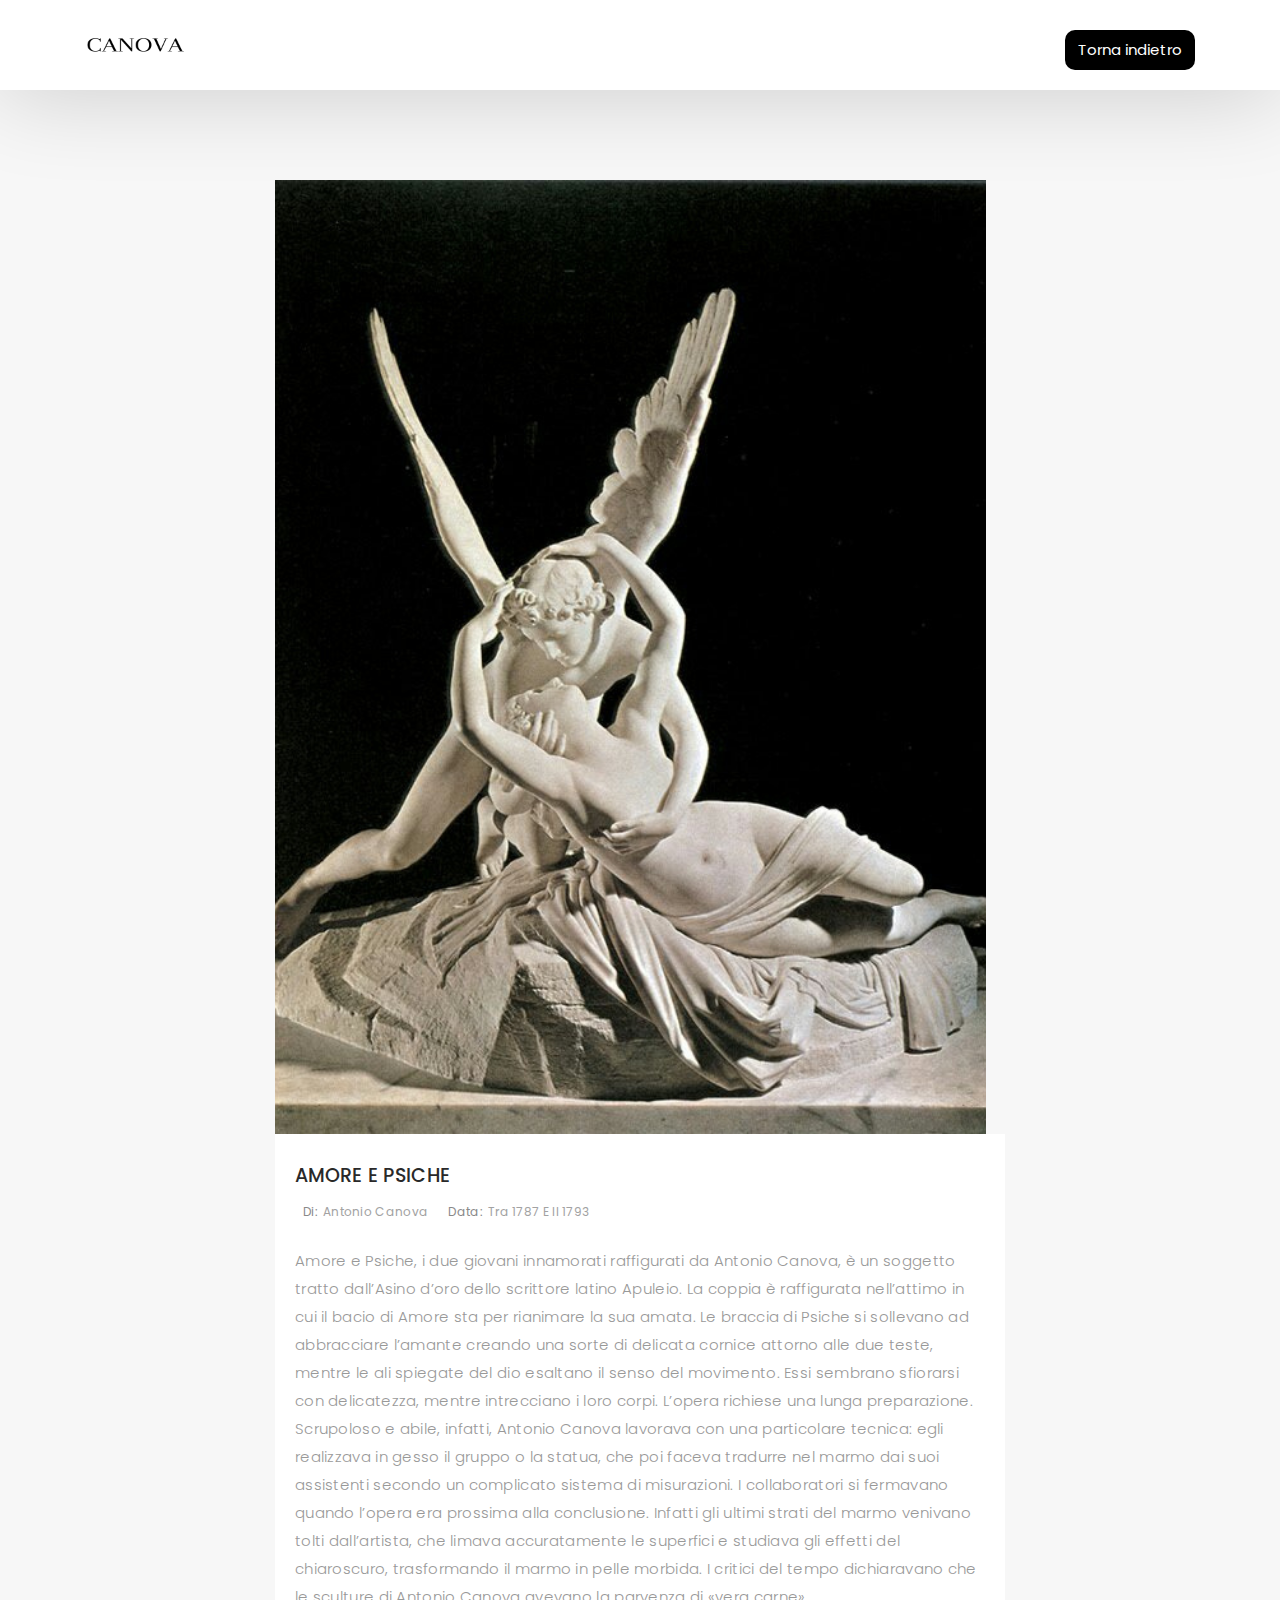
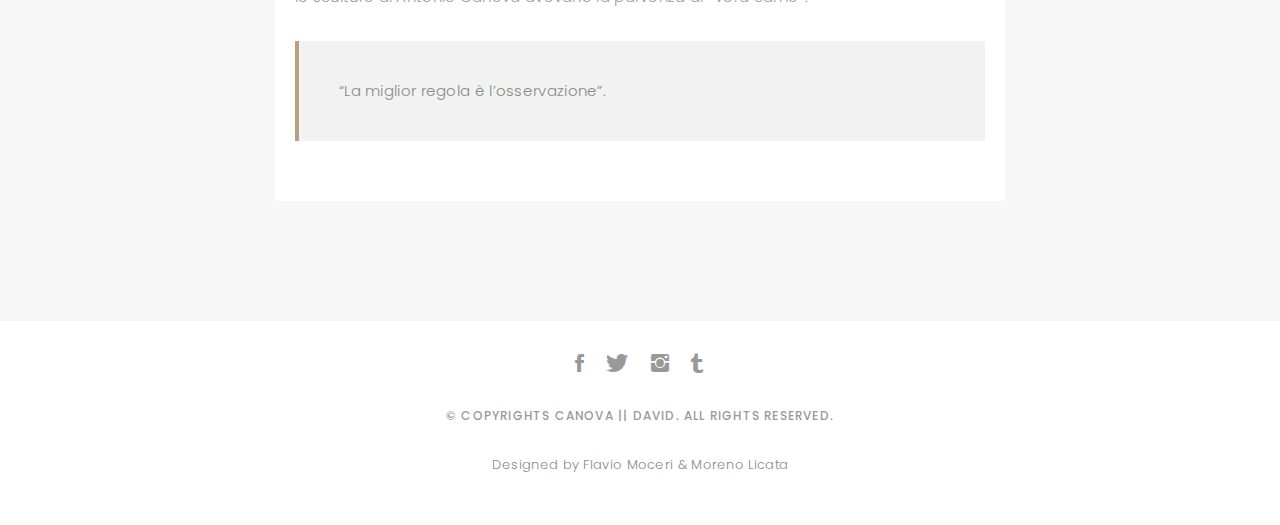
==== amore-e-psiche.html @ 4c8316ae "lavoro quasi finito" ====
<!DOCTYPE html>
<html lang="en">
  <head>
    <!-- meta -->
    <meta charset="utf-8" />
    <meta content="width=device-width, initial-scale=1.0" name="viewport" />

    <title>Amore e Psiche - Canova</title>
    <meta content="" name="keywords" />
    <meta content="" name="description" />

    <!-- Google Fonts -->
    <link
      href="https://fonts.googleapis.com/css?family=Poppins:300,300i,400,400i,500,500i,600,600i,700,700i|Playfair+Display:400,400i,700,700i,900,900i"
      rel="stylesheet"
    />

    <!-- Bootstrap CSS File -->
    <link href="lib/bootstrap/css/bootstrap.min.css" rel="stylesheet" />

    <!-- Libraries CSS Files -->
    <link href="lib/ionicons/css/ionicons.min.css" rel="stylesheet" />
    <link href="lib/owlcarousel/assets/owl.carousel.min.css" rel="stylesheet" />
    <link href="lib/magnific-popup/magnific-popup.css" rel="stylesheet" />
    <link href="lib/hover/hover.min.css" rel="stylesheet" />

    <!-- Blog Stylesheet File -->
    <link href="css/blog.css" rel="stylesheet" />

    <!-- Main Stylesheet File -->
    <link href="css/style.css" rel="stylesheet" />

    <!-- Responsive css -->
    <link href="css/responsive.css" rel="stylesheet" />

    <!-- Favicon -->
    <link rel="shortcut icon" href="images/favicon-canova.png" />

    <!-- =======================================================
    Theme Name: Folio
    Theme URL: https://bootstrapmade.com/folio-bootstrap-portfolio-template/
    Author: BootstrapMade.com
    Author URL: https://bootstrapmade.com
  ======================================================= -->
  </head>

  <body>
    <!-- start section navbar -->
    <nav id="main-nav-subpage" class="subpage-nav">
      <div class="row">
        <div class="container">
          <div class="logo">
            <a href="index.html"
              ><img src="images/logo-canova.png" alt="logo"
            /></a>
          </div>

          <form>
            <input
              class="goback-button"
              type="button"
              value="Torna indietro"
              onclick="history.go(-1); return true;"
              name="button"
            />
          </form>
        </div>
      </div>
    </nav>
    <!-- End section navbar -->
    <!-- start section main content -->
    <div class="main-content paddsection">
      <div class="container">
        <div class="row justify-content-center">
          <div class="col-md-8 col-md-offset-2">
            <div class="row">
              <div class="container-main single-main">
                <div class="col-md-12">
                  <div class="block-main mb-30">
                    <img
                      src="images/opere-canova/amore-e-psiche.png"
                      class="img-responsive"
                      alt="reviews2"
                    />
                    <div class="content-main single-post padDiv">
                      <div class="journal-txt">
                        <h4>
                          <a href="#">AMORE E PSICHE</a>
                        </h4>
                      </div>
                      <div class="post-meta">
                        <ul class="list-unstyled mb-0">
                          <li class="author">di:<a href="#">Antonio Canova</a></li>
                          <li class="date">
                            data:<a href="#">tra 1787 e il 1793</a>
                          </li>
                        </ul>
                      </div>
                      <p class="mb-30">
                        Amore e Psiche, i due giovani innamorati raffigurati da Antonio Canova, è un soggetto tratto dall’Asino d’oro dello scrittore latino Apuleio.
La coppia è raffigurata nell’attimo in cui il bacio di Amore sta per rianimare la sua amata.
 Le braccia di Psiche si sollevano ad abbracciare l’amante creando una sorte di delicata cornice attorno alle due teste, mentre le ali spiegate del dio esaltano il senso del movimento. Essi sembrano sfiorarsi con delicatezza, mentre intrecciano i loro corpi.
L’opera richiese una lunga preparazione. Scrupoloso e abile, infatti, Antonio Canova lavorava con una particolare tecnica: egli realizzava in gesso il gruppo o la statua, che poi faceva tradurre nel marmo dai suoi assistenti secondo un complicato sistema di misurazioni.
I collaboratori si fermavano quando l’opera era prossima alla conclusione. Infatti gli ultimi strati del marmo venivano tolti dall’artista, che limava accuratamente le superfici e studiava gli effetti del chiaroscuro, trasformando il marmo in pelle morbida.
I critici del tempo dichiaravano che le sculture di Antonio Canova avevano la parvenza di «vera carne».
                      </p>
                      <blockquote>
                        “La miglior regola è l’osservazione”.
                      </blockquote>
                    </div>
                  </div>
                </div>
              </div>
            </div>
          </div>
        </div>
      </div>
    </div>
    <!--  </div> -->
    <!-- start section main content -->

    <!-- start section footer -->
    <div id="footer" class="text-center-blog">
      <div class="container">
        <div class="socials-media text-center">
          <ul class="list-unstyled">
            <li>
              <a
                target="_blank"
                href="https://it-it.facebook.com/antonio.canova.10297"
                ><i class="ion-social-facebook"></i
              ></a>
            </li>
            <li>
              <a
                target="_blank"
                href="https://twitter.com/MuseoCanova?ref_src=twsrc%5Egoogle%7Ctwcamp%5Eserp%7Ctwgr%5Eauthor"
                ><i class="ion-social-twitter"></i
              ></a>
            </li>
            <li>
              <a
                target="_blank"
                href="https://www.instagram.com/antoniocanovaofficial/?hl=it"
                ><i class="ion-social-instagram"></i
              ></a>
            </li>
            <li>
              <a
                target="_blank"
                href="https://www.tumblr.com/tagged/antonio%20canova"
                ><i class="ion-social-tumblr"></i
              ></a>
            </li>
          </ul>
        </div>

        <p>&copy; Copyrights Canova || David. All rights reserved.</p>

        <div class="credits">
          <!--
          All the links in the footer should remain intact.
          You can delete the links only if you purchased the pro version.
          Licensing information: https://bootstrapmade.com/license/
          Purchase the pro version with working PHP/AJAX contact form: https://bootstrapmade.com/buy/?theme=Folio
        -->
          Designed by <a>Flavio Moceri & Moreno Licata</a>
        </div>
      </div>
    </div>
    <!-- End section footer -->

    <!-- JavaScript Libraries -->
    <script src="lib/jquery/jquery.min.js"></script>
    <script src="lib/jquery/jquery-migrate.min.js"></script>
    <script src="lib/bootstrap/js/bootstrap.bundle.min.js"></script>
    <script src="lib/typed/typed.js"></script>
    <script src="lib/owlcarousel/owl.carousel.min.js"></script>
    <script src="lib/magnific-popup/magnific-popup.min.js"></script>
    <script src="lib/isotope/isotope.pkgd.min.js"></script>

    <!-- Contact Form JavaScript File -->
    <script src="contactform/contactform.js"></script>

    <!-- Template Main Javascript File -->
    <script src="js/main.js"></script>
  </body>
</html>
---- css/blog.css ----
/*-----------------------------------------------------------------------------------*/
.goback-button{
  border-color: transparent !important;
    border-radius: 10px !important;
    color: white !important;
    background-color: black !important;
    float: right !important;
    margin-top: 10px !important;
    width: 130px !important;
    height: 40px !important;
}

/*  -  Navbar fixd page
/*-----------------------------------------------------------------------------------*/

.subpage-nav {
  display: block !important;
  position: relative;
}

/*-----------------------------------------------------------------------------------*/

/*  /* Single page */

/*-----------------------------------------------------------------------------------*/

/* main content */

.main-content {
  background: #f7f7f7;
}

.main-content .container-main {
  display: inline-block;
  width: 100%;
}

.main-content .container-main .block-main {
  margin-bottom: 30px;
  overflow: hidden;
}

.container-main .block-main .content-main {
  background: #fff none repeat scroll 0 0;
  display: inline-block;
  width: 100%;
}

.journal-txt h4 a {
  display: block;
  font-size: 19px;
  line-height: 24px;
  margin: 0 0 13px 0;
  font-weight: 500;
  color: #292929;
  -moz-transition: all 0.5s ease-in-out 0s;
  -ms-transition: all 0.5s ease-in-out 0s;
  -o-transition: all 0.5s ease-in-out 0s;
  -webkit-transition: all 0.5s ease-in-out 0s;
  transition: all 0.5s ease-in-out 0s;
}

.journal-txt h4 a:hover {
  color: #b8a07e;
  -moz-transition: all 0.5s ease-in-out 0s;
  -ms-transition: all 0.5s ease-in-out 0s;
  -o-transition: all 0.5s ease-in-out 0s;
  -webkit-transition: all 0.5s ease-in-out 0s;
  transition: all 0.5s ease-in-out 0s;
}

.post-meta ul li {
  font-size: 12px;
  font-weight: normal;
  margin-left: 8px;
  margin-right: 8px;
  text-transform: capitalize;
  display: inline-block;
  float: none;
}

.content-main .post-meta a {
  color: #a2a2a2;
  margin-left: 5px;
}

/* Commonts */

.comments {
  background: #fff;
}

.entry-comments h6 {
  margin-right: 10px;
  font-size: 13px;
  letter-spacing: 0.1em;
  font-weight: 500;
}

.entry-comments-item {
  margin-top: 40px;
  padding-bottom: 40px;
  border-bottom: 1px solid #f2f2f2;
}

.entry-comments-avatar {
  position: absolute;
  display: block;
  border-radius: 50%;
  width: 60px;
  height: 60px;
}

.entry-comments-body {
  padding-left: 86px;
}

.entry-comments-author {
  margin-right: 10px;
  font-size: 13px;
  color: #292929;
  letter-spacing: 0.1em;
  font-weight: 500;
}

.rep {
  font-size: 13px;
  color: #292929;
  letter-spacing: 0.1em;
  font-weight: 500;
  text-transform: capitalize;
}

.entry-comments span a {
  font-size: 13px;
  color: #999;
}

.entry-comments-reply {
  padding-left: 10%;
}

/* Commonts form */

.cmt {
  background: #fff;
}

blockquote {
  padding: 40px;
  background-color: #f2f2f2;
  margin: 30px 0;
  border: none;
  border-left: 4px solid #b8a07e;
}
---- css/style.css ----
/*
  Theme Name: Folio
  Theme URL: https://bootstrapmade.com/folio-bootstrap-portfolio-template/
  Author: BootstrapMade.com
  Author URL: https://bootstrapmade.com
*/

/*  General Styling
/*-----------------------------------------------------------------------------------*/

body {
  background: #ffffff;
  color: #898989;
  font-family: 'Poppins', helvetica;
  font-size: 15px;
  font-weight: 300;
  line-height: 20px;
  letter-spacing: 0.02em;
  overflow-x: hidden;
  margin: 0 auto;
  padding: 0;
  -moz-box-sizing: border-box;
  -ms-box-sizing: border-box;
  -o-box-sizing: border-box;
  -webkit-box-sizing: border-box;
  box-sizing: border-box;
}

h1, h2, h3, h4, h5, h6 {
  margin: 0;
}

h2 {
  color: #292929;
  font-weight: 600;
}

h4 {
  color: #292929;
  font-size: 14px;
  font-weight: 600;
}

a {
  color: #292929;
  text-decoration: none !important;
  -moz-transition: all 0.5s ease-in-out 0s;
  -ms-transition: all 0.5s ease-in-out 0s;
  -o-transition: all 0.5s ease-in-out 0s;
  -webkit-transition: all 0.5s ease-in-out 0s;
  transition: all 0.5s ease-in-out 0s;
}

a:hover {
  -moz-transition: all 0.5s ease-in-out 0s;
  -ms-transition: all 0.5s ease-in-out 0s;
  -o-transition: all 0.5s ease-in-out 0s;
  -webkit-transition: all 0.5s ease-in-out 0s;
  transition: all 0.5s ease-in-out 0s;
}

a:hover, a:focus {
  color: #b8a07e;
  text-decoration: underline;
}

nav ul li a {
  padding: 2px 0 0 0;
  position: relative;
  display: block;
  font-size: 12px;
  color: #999999;
  letter-spacing: 0.1em;
  font-weight: 500;
  line-height: 14px;
  text-transform: uppercase;
  -moz-transition: all 0.5s ease-in-out 0s;
  -ms-transition: all 0.5s ease-in-out 0s;
  -o-transition: all 0.5s ease-in-out 0s;
  -webkit-transition: all 0.5s ease-in-out 0s;
  transition: all 0.5s ease-in-out 0s;
}

p {
  margin: 25px 0;
  padding: 0;
  font-size: 15px;
  color: #999999;
  line-height: 28px;
}

::-moz-selection {
  background: #b8a07e;
  color: #fff;
}

::selection {
  background: #b8a07e;
  color: #fff;
}

.btn {
  background: #333;
  border: medium none;
  border-radius: 0;
  color: #fff;
  font-size: 12px;
  height: 50px;
  line-height: 50px;
  padding: 0 30px;
  text-transform: uppercase;
}

.btn:hover, .btn:focus {
  color: #fff;
}

.padDiv {
  padding: 30px 20px;
}

.section-title {
  margin-bottom: 70px;
}

.section-title h2 {
  font-size: 25px;
  letter-spacing: 2px;
  text-transform: uppercase;
}

.form-control {
  background-color: transparent;
  border: 1px solid #999;
  border-radius: 0;
  color: #999999;
  font-size: 12px;
  font-weight: 500;
  height: 50px;
  letter-spacing: 0.1em;
  padding-left: 10px;
  margin: 0 0 25px 0;
  line-height: 14px;
  text-transform: uppercase;
}

.form-control:focus {
  box-shadow: none;
  outline: 0 none;
}

.paddsection {
  padding-top: 90px;
  padding-bottom: 90px;
}

.paddsections {
  padding-top: 90px;
  padding-bottom: 90px !important;
}

.hvr-shutter-in-horizontal::before {
  background: #333;
}

.hvr-shutter-in-horizontal:hover {
  background: #b8a07e;
}

.mb-30 {
  margin-bottom: 30px;
}

/*-----------------------------------------------------------------------------------*/
/*  Navbar Top
/*-----------------------------------------------------------------------------------*/

nav {
  position: fixed;
  background: #fff;
  z-index: 1000;
  width: 100%;
  padding: 20px;
  display: none;
  -webkit-box-shadow: 0px 2px 92px 0px rgba(0, 0, 0, 0.18);
  -moz-box-shadow: 0px 2px 92px 0px rgba(0, 0, 0, 0.18);
  box-shadow: 0px 2px 92px 0px rgba(0, 0, 0, 0.18);
}

.color-button{
  border: transparent !important;
    border-radius: 10px !important;
    color: white !important;
    background-color: black !important;
    width: 100px !important;
    height: 30px;
    cursor: pointer;
}
.color-button-mobile{
  border: transparent;
  border-radius: 10px;
  color: white;
  background-color: black;
  width: 90px;
  height: 30px !important;
}
.nav-menu {
  float: right;
  line-height: 32px;
  margin-bottom: 0;
  padding-top: 16px;
}

nav ul li {
  float: left;
  margin-right: 15px;
  font-family: 'Poppins', sans-serif;
  font-size: 14px;
  margin-left: 40px;
}

nav ul li a {
  padding: 2px 0 0 0;
  position: relative;
  display: block;
  font-size: 14px;
  color: #999999;
  font-family: 'Poppins', helvetica;
  font-weight: 500;
  line-height: 16px;
  text-transform: uppercase;
  letter-spacing: 0.02em;
  text-transform: capitalize;
}

.logo {
  float: left;
}

.logo img {
  width: 100px;
  height: 50px;
}

.responsive {
  display: none;
  font-size: 23px;
}
.responsive-davidbutton{
  display: none;
}
.active {
  color: #afafaf;
}

/*----------------------------------------------------------------------------------*/
/*  Header
/*-----------------------------------------------------------------------------------*/

#header {
  background: url("../images/home-bg-canova.png") repeat scroll center center / cover;
  height: 100vh;
  width: 100%;
}



#header .header-content {
  height: 100vh;
  text-align: left;
  width: 100%;
  display: flex;
  justify-content: center;
  flex-direction: column;
}

.header-content h1 {
  font-size: 40px;
  font-weight: 700;
  margin-bottom: 10px;
  text-transform: uppercase;
  color: #fff;
}

.header-content p {
  font-size: 13px;
  letter-spacing: 5px;
  margin-top: 0;
  margin-bottom: 30px;
  text-transform: capitalize;
  color: #fff;
  font-weight: 500;
}

.header-content .list-social li {
  float: left;
  margin-right: 20px;
}

.header-content .list-social li i {
  color: #fff;
  font-size: 15px;
}
#headerdavid {
  background: url("../images/home-bg-david.png") repeat scroll center center / cover;
  height: 100vh;
  width: 100%;
}
#headerdavid .header-content {
  height: 100vh;
  text-align: left;
  width: 100%;
  display: flex;
  justify-content: center;
  flex-direction: column;
}


/*-----------------------------------------------------------------------------------*/
/*  Aout-us
/*-----------------------------------------------------------------------------------*/

#about {
  width: 100%;
  height: auto;
  background: #f7f7f7;
  padding-top: 190px;
}

#about .div-img-bg {
  padding-bottom: 30px;
  border: 20px solid #b8a07e;
}

#about .div-img-bg .about-img img {
  width: 100%;
  box-shadow: 0px 0px 85px 0px rgba(0, 0, 0, 0.14);
  margin-top: -60px;
  margin-left: 40px;
  height: 400px;
  object-fit: cover;
}

#about .about-descr .p-heading {
  font-family: 'Playfair Display', serif;
  font-size: 28px;
  text-align: left;
}

#about .about-descr .separator {
  max-width: 80%;
  margin-bottom: 0;
  text-align: initial !important;
}

/*-----------------------------------------------------------------------------------*/
/*   Services
/*-----------------------------------------------------------------------------------*/

#services {
  background: #f7f7f7;
  position: relative;
  padding-bottom: 80px;
}

.owl-item {
  float: left;
}
.services-block span {
  margin: 10px 0;
  position: relative;
  font-size: 13px;
  color: #292929;
  letter-spacing: 0.1em;
  font-weight: 500;
  text-transform: uppercase;
  display: block;
}

.services-block .separator {
  margin: 0;
  font-size: 13px;
  line-height: 22px;
}

.services-block i {
  font-size: 44px;
  color: #b8a07e;
  line-height: 44px;
}


.services-carousel  .owl-stage-outer {
  overflow: hidden;
}

.services-carousel .owl-dots {
  margin-top: 5px;
  text-align: center;
}

.services-carousel .owl-dot {
  display: inline-block;
  margin: 0 5px;
  width: 12px !important;
  height: 12px !important;
  border-radius: 50%;
  border: 0;
  padding: 0 !important;
  background-color: #ddd;
  cursor: pointer;
}

.services-carousel .owl-dot.active {
  background-color: #b8a07e;
}

.owl-nav {
  display: none;
}
.text-work-title{
  display: block;
    font-size: 19px;
    line-height: 24px;
    margin: 0 0 13px 0;
    font-weight: 500;
    color: #292929;
    text-align: initial;
    margin-top: 10px;
}
.text-work-subtitle{
  margin: 0;
  font-size: 14px;
  line-height: 24px;
  text-align: initial !important;
  font-weight: 100;
}


/*-----------------------------------------------------------------------------------*/
/*  Portfolio
/*-----------------------------------------------------------------------------------*/

#portfolio {
  position: relative;
  padding-bottom: 50px;
}

#portfolio .portfolio-list {
  margin-bottom: 50px;
}

#portfolio .portfolio-list .nav {
  display: inline-block;
  margin: 0;
}

#portfolio .portfolio-list .nav li {
  margin: 0 40px 0 0;
  float: left;
  font-size: 14px;
  color: #999999;
  line-height: 16px;
  cursor: pointer;
  font-family: 'Poppins', helvetica;
  font-weight: 500;
  letter-spacing: 0.02em;
  text-transform: capitalize;
  -moz-transition: all 0.5s ease-in-out 0s;
  -ms-transition: all 0.5s ease-in-out 0s;
  -o-transition: all 0.5s ease-in-out 0s;
  -webkit-transition: all 0.5s ease-in-out 0s;
  transition: all 0.5s ease-in-out 0s;
}

#portfolio .portfolio-list .nav li:hover, #portfolio .portfolio-list .nav li.filter-active  {
  color: #b8a07e;
  -moz-transition: all 0.5s ease-in-out 0s;
  -ms-transition: all 0.5s ease-in-out 0s;
  -o-transition: all 0.5s ease-in-out 0s;
  -webkit-transition: all 0.5s ease-in-out 0s;
  transition: all 0.5s ease-in-out 0s;
}

#portfolio .portfolio-container {
  display: inline-block;
  margin-bottom: 50px;
  width: 100%;
}

.portfolio-thumbnail {
  margin-bottom: 30px;
  overflow: hidden;
  min-height: 260px;
}

.portfolio-thumbnail img {
  max-width: 100%;
}

/*-----------------------------------------------------------------------------------*/
/*  Journal
/*-----------------------------------------------------------------------------------*/

#journal,  #journal-blog {
  height: auto;
  width: 100%;
  background: #f7f7f7;
  padding-bottom: 60px;
  position: relative;
}

#journal-blog {
  background: #fff;
  padding-bottom: 30px;
}

#journal .journal-block {
  display: inline-block;
  height: auto;
  width: 100%;
}

#journal .journal-block .journal-info {
  position: relative;
}

.journal-block .journal-info img {
  max-width: 100%;
  margin-top: 20px !important;
}

.journal-block .journal-info .journal-txt {
  padding: 25px 0px;
  position: relative;
}

.journal-block .journal-info .journal-txt h4 a {
  display: block;
  font-size: 19px;
  line-height: 24px;
  margin: 0 0 13px 0;
  font-weight: 500;
  color: #292929;
  -moz-transition: all 0.5s ease-in-out 0s;
  -ms-transition: all 0.5s ease-in-out 0s;
  -o-transition: all 0.5s ease-in-out 0s;
  -webkit-transition: all 0.5s ease-in-out 0s;
  transition: all 0.5s ease-in-out 0s;
}

.journal-block .journal-info .journal-txt h4 a:hover {
  color: #b8a07e;
  -moz-transition: all 0.5s ease-in-out 0s;
  -ms-transition: all 0.5s ease-in-out 0s;
  -o-transition: all 0.5s ease-in-out 0s;
  -webkit-transition: all 0.5s ease-in-out 0s;
  transition: all 0.5s ease-in-out 0s;
}

.journal-block .journal-info .journal-txt p {
  margin: 0;
  font-size: 14px;
  line-height: 24px;
}

/*-----------------------------------------------------------------------------------*/
/*  Contact
/*-----------------------------------------------------------------------------------*/

#contact {
  height: auto;
  width: 100%;
}

.contact-details {
  list-style: none;
  margin: 0;
  padding: 0;
}

.contact-details li {
  padding-bottom: 10px;
}

#contact input, #contact textarea {
  width: 100%;
}


#contact  #sendmessage {
  color: #18d26e;
  border: 1px solid #18d26e;
  display: none;
  text-align: center;
  padding: 15px;
  font-weight: 600;
  margin: 15px;
}

#contact  #errormessage {
  color: red;
  display: none;
  border: 1px solid red;
  text-align: center;
  padding: 15px;
  font-weight: 600;
  margin: 15px;
}

#contact #sendmessage.show, #contact #errormessage.show, #contact .show {
  display: block;
}

#contact .validation {
  color: red;
  display: none;
  margin: 0 0 20px;
  font-weight: 400;
  font-size: 13px;
}
.goback-button{
  border-color: transparent !important;
    border-radius: 10px !important;
    color: white !important;
    background-color: black !important;
    float: right !important;
    margin-top: 10px !important;
    width: 130px !important;
    height: 40px !important;
    cursor: pointer !important;
}
.text-center-blog{
  text-align: center;
  padding-top: 30px;
}

/*-----------------------------------------------------------------------------------*/
/*  Footer
/*-----------------------------------------------------------------------------------*/.


#footer {
  background: #f7f7f7;
  padding-top: 50px;
  padding-bottom: 50px;
}

#footer .socials-media {
  width: 100%;
}

#footer .socials-media ul {
  display: inline-block;
  float: none;
  margin: 0 0 20px 0;
}

#footer .socials-media ul li {
  float: left;
  margin-left: 10px;
  margin-right: 10px;
}

#footer .socials-media ul li a {
  font-size: 24px;
  color: #999;
  letter-spacing: 0.1em;
  font-weight: 500;
  background: transparent;
  text-transform: uppercase;
  -moz-transition: all 0.5s ease-in-out 0s;
  -ms-transition: all 0.5s ease-in-out 0s;
  -o-transition: all 0.5s ease-in-out 0s;
  -webkit-transition: all 0.5s ease-in-out 0s;
  transition: all 0.5s ease-in-out 0s;
}

#footer .socials-media ul li a:hover {
  color: #b8a07e;
  -moz-transition: all 0.5s ease-in-out 0s;
  -ms-transition: all 0.5s ease-in-out 0s;
  -o-transition: all 0.5s ease-in-out 0s;
  -webkit-transition: all 0.5s ease-in-out 0s;
  transition: all 0.5s ease-in-out 0s;
}

#footer p {
  font-size: 12px;
  letter-spacing: 0.1em;
  font-weight: 500;
  margin-top: 0;
  text-transform: uppercase;
}

.credits {
  font-size: 13px;
  margin-bottom: 50px;
}
---- css/responsive.css ----
/** Width between 1200x to 0
 *  ~~~~~~~~~~~~~~~~~~~~~~~~~~~~~~~~~~~~
 */

@media (min-width: 1200px) {

}

/** Width between 992px to 1199px
 *  ~~~~~~~~~~~~~~~~~~~~~~~~~~~~~~~~~~~~
 */

@media (min-width: 992px) and (max-width: 1199px) {
  
}

/** Width between 768px to 991px
 *  ~~~~~~~~~~~~~~~~~~~~~~~~~~~~~~~~~~~~
 */

@media (min-width: 768px) and (max-width: 991px) {
  /* Navbar */
  nav {
    padding: 10px 15px;
  }
  .nav-menu {
    margin-top: 40px;
    display: none;
    float: none;
    width: 100%;
  }
  .nav-menu li {
    float: none;
    width: 100%;
    text-align: center;
    border-top: 1px solid #f7f7f7;
    line-height: 45px;
    margin-left: 0;
    padding-top: 10px;
    padding-bottom: 10px;
  }
  .responsive {
    float: right;
    padding-top: 15px;
    display: block;
  }
  .responsive-davidbutton{
    display: block;
    float: right;
    margin-right: 20px;
    width: 100px !important;
    margin-top: 14px;
  }
  /* About */
  .head-info .header-content .cmaster h1 {
    font-size: 32px;
  }
  #about .div-img-bg {
    padding: 0;
  }
  #about .div-img-bg .about-img img {
    margin-top: 0%;
    margin-left: calc(0% - 0px);
  }
  #about .about-descr .p-heading {
    font-size: 20px;
  }
  #about .about-descr .separator {
    max-width: 100%;
    margin-bottom: 0;
  }
  /* portfolio */
  #portfolio .portfolio-list .nav li {
    float: none;
    margin: 20px;
    display: inline-block;
  }
  /* journal */
  #journal .journal-block .journal-info {
    margin-bottom: 30px;
  }
  /* Contact */
  .contact-contact {
    margin-bottom: 30px;
  }
  /* Footer */
  #footer .socials-media ul li {
    margin-right: 0;
    margin-left: 0;
    float: none;
    display: inline-block;
  }
}

/** Width between 767px to 0
 *  ~~~~~~~~~~~~~~~~~~~~~~~~~~~~~~~~~~~~
 */

@media (max-width: 767px) {
  /* Navbar */
  nav {
    padding: 20px 15px;
  }
  .nav-menu {
    margin-top: 40px;
    display: none;
    float: none;
    width: 100%;
  }
  .nav-menu li {
    float: none;
    width: 100%;
    text-align: center;
    border-top: 1px solid #f7f7f7;
    line-height: 45px;
    margin-left: 0;
    padding-top: 10px;
    padding-bottom: 10px;
  }
  .responsive {
    float: right;
    padding-top: 15px;
    display: block;
  }
  .responsive-davidbutton{
    display: block;
    float: right;
    margin-right: 20px;
    width: 100px !important;
    margin-top: 14px;
  }
  /* About */
  .head-info .header-content h1 {
    font-size: 32px;
  }
  #about .div-img-bg {
    padding: 0;
  }
  #about .div-img-bg .about-img img {
    margin-top: 0%;
    margin-left: calc(0% - 0px);
  }
  #about .about-descr .p-heading {
    font-size: 20px;
  }
  #about .about-descr .separator {
    max-width: 100%;
    margin-bottom: 0;
  }
  /* portfolio */
  #portfolio .portfolio-list .nav li {
    float: none;
    margin: 20px;
    display: inline-block;
  }
  /* journal */
  #journal .journal-block .journal-info {
    margin-bottom: 30px;
  }
  /* Contact */
  .contact-contact {
    margin-bottom: 30px;
  }
  /* Footer */
  #footer .socials-media ul li {
    margin-right: 0;
    margin-left: 0;
    float: none;
    display: inline-block;
  }
}

/** Width between 600px to 0
 *  ~~~~~~~~~~~~~~~~~~~~~~~~~~~~~~~~~~~~
 */

@media (max-width: 600px) {
  /* Navbar */
  nav {
    padding: 20px 15px;
  }
  .nav-menu {
    margin-top: 40px;
    display: none;
    float: none;
    width: 100%;
  }
  .nav-menu li {
    float: none;
    width: 100%;
    text-align: center;
    border-top: 1px solid #f7f7f7;
    line-height: 45px;
    margin-left: 0;
    padding-top: 10px;
    padding-bottom: 10px;
  }
  .responsive {
    float: right;
    padding-top: 15px;
    display: block;
  }
  .responsive-davidbutton{
    display: block;
    float: right;
    margin-right: 20px;
    width: 100px !important;
    margin-top: 14px;
  }
  /* About */
  .head-info .header-content h1 {
    font-size: 32px;
  }
  #about .div-img-bg {
    padding: 0;
  }
  #about .div-img-bg .about-img img {
    margin-top: 0%;
    margin-left: calc(0% - 0px);
  }
  #about .about-descr .p-heading {
    font-size: 20px;
  }
  #about .about-descr .separator {
    max-width: 100%;
    margin-bottom: 0;
  }
  /* portfolio */
  #portfolio .portfolio-list .nav li {
    float: none;
    margin: 10px;
    display: inline-block;
  }
  /* journal */
  #journal .journal-block .journal-info {
    margin-bottom: 30px;
  }
  /* Contact */
  .contact-contact {
    margin-bottom: 30px;
  }
  /* Footer */
  #footer .socials-media ul li {
    margin-right: 0;
    margin-left: 0;
    float: none;
    display: inline-block;
  }
}

/** Width between 480px to 0
 *  ~~~~~~~~~~~~~~~~~~~~~~~~~~~~~~~~~~~~
 */

@media (max-width: 480px) {
  /* Navbar */
  nav {
    padding: 20px 15px;
  }
  .nav-menu {
    margin-top: 40px;
    display: none;
    float: none;
    width: 100%;
  }
  .nav-menu li {
    float: none;
    width: 100%;
    text-align: center;
    border-top: 1px solid #f7f7f7;
    line-height: 45px;
    margin-left: 0;
    padding-top: 10px;
    padding-bottom: 10px;
  }
  .responsive {
    float: right;
    padding-top: 15px;
    display: block;
  }
  .responsive-davidbutton{
    display: block;
    float: right;
    margin-right: 20px;
    width: 100px !important;
    margin-top: 14px;
  }
  /* About */
  .head-info .header-content h1 {
    font-size: 32px;
  }
  #about .div-img-bg {
    padding: 0;
  }
  #about .div-img-bg .about-img img {
    margin-top: 0%;
    margin-left: calc(0% - 0px);
  }
  #about .about-descr .p-heading {
    font-size: 20px;
  }
  #about .about-descr .separator {
    max-width: 100%;
    margin-bottom: 0;
  }
  /* portfolio */
  #portfolio .portfolio-list .nav li {
    float: none;
    margin: 20px;
  }
  /* journal */
  #journal .journal-block .journal-info {
    margin-bottom: 30px;
  }
  /* Contact */
  .contact-contact {
    margin-bottom: 30px;
  }
  /* Footer */
  #footer .socials-media ul li {
    margin-right: 0;
    margin-left: 0;
    float: none;
    display: inline-block;
  }
}

/** Width between 320px to 0
 *  ~~~~~~~~~~~~~~~~~~~~~~~~~~~~~~~~~~~~
 */

@media (max-width: 320px) {
  /* Navbar */
  nav {
    padding: 20px 15px;
  }
  .nav-menu {
    margin-top: 40px;
    display: none;
    float: none;
    width: 100%;
  }
  .nav-menu li {
    float: none;
    width: 100%;
    text-align: center;
    border-top: 1px solid #f7f7f7;
    line-height: 45px;
    margin-left: 0;
    padding-top: 10px;
    padding-bottom: 10px;
  }
  .responsive {
    float: right;
    padding-top: 15px;
    display: block;
  }
  .responsive-davidbutton{
    display: block;
    float: right;
    margin-right: 20px;
    width: 100px !important;
    margin-top: 14px;
  }
  /* About */
  .head-info .header-content h1 {
    font-size: 32px;
  }
  #about .div-img-bg {
    padding: 0;
  }
  #about .div-img-bg .about-img img {
    margin-top: 0%;
    margin-left: calc(0% - 0px);
  }
  #about .about-descr .p-heading {
    font-size: 20px;
  }
  #about .about-descr .separator {
    max-width: 100%;
    margin-bottom: 0;
  }
  /* portfolio */
  #portfolio .portfolio-list .nav li {
    float: none;
    margin: 20px;
  }
  /* journal */
  #journal .journal-block .journal-info {
    margin-bottom: 30px;
  }
  /* Contact */
  .contact-contact {
    margin-bottom: 30px;
  }
  /* Footer */
  #footer .socials-media ul li {
    margin-right: 0;
    margin-left: 0;
    float: none;
    display: inline-block;
  }
  /* Single page */
  .entry-comments-body span {
    display: inline-block;
    margin-right: 0;
  }
}
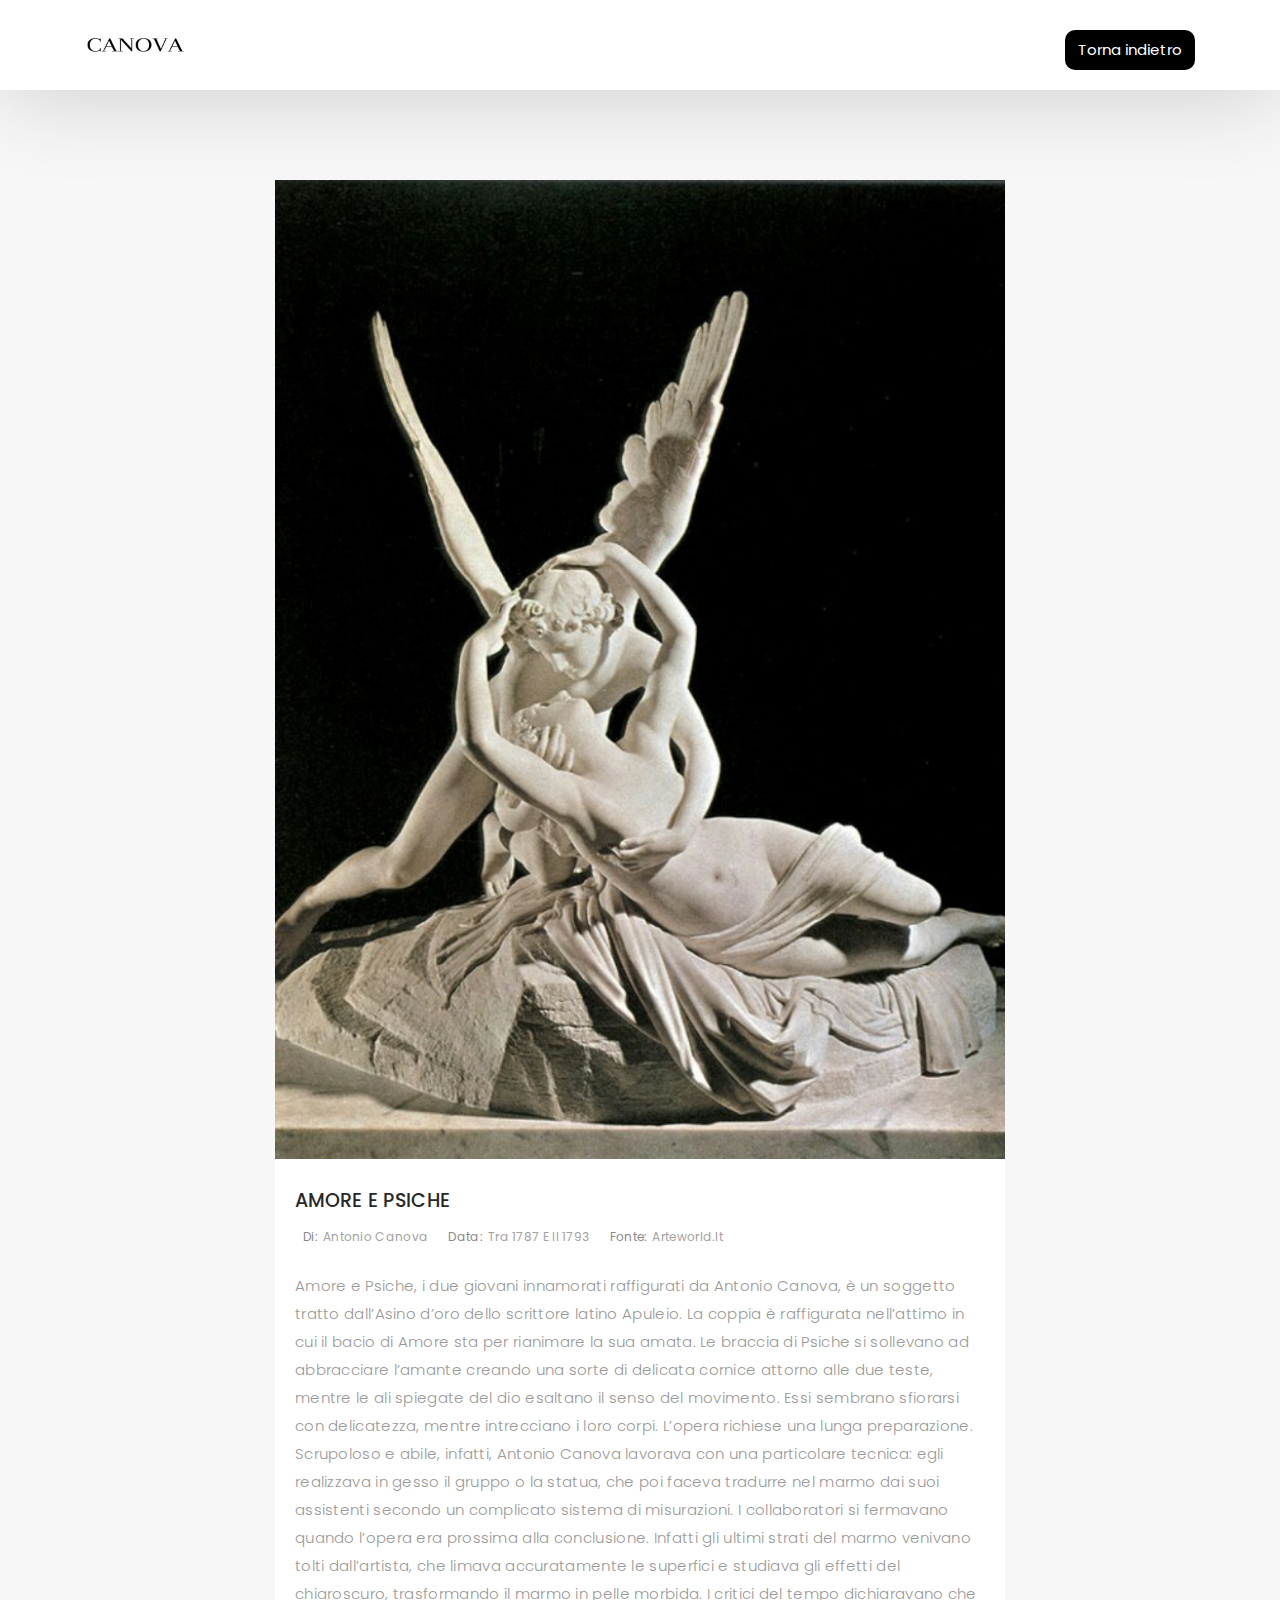
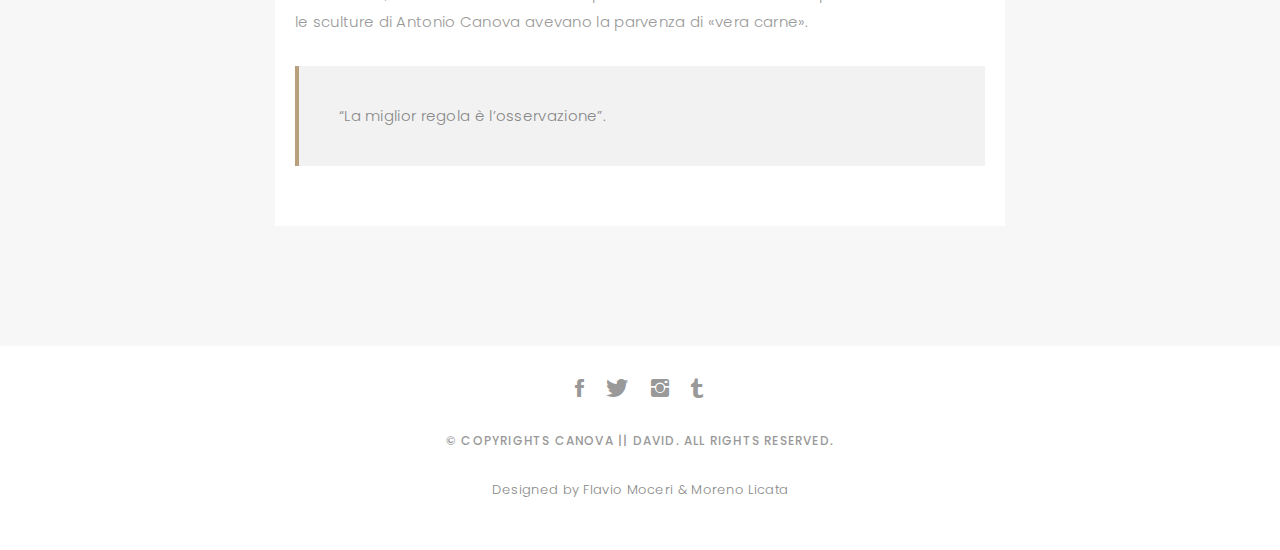
==== commit d6f426e1: "add fonte delle opere" ====
--- a/amore-e-psiche.html
+++ b/amore-e-psiche.html
@@ -94,6 +94,9 @@
                           <li class="date">
                             data:<a href="#">tra 1787 e il 1793</a>
                           </li>
+                          <li class="date">
+                            Fonte:<a href="#">arteworld.it</a>
+                          </li>
                         </ul>
                       </div>
                       <p class="mb-30">
--- a/css/blog.css
+++ b/css/blog.css
@@ -8,6 +8,9 @@
     margin-top: 10px !important;
     width: 130px !important;
     height: 40px !important;
+}
+.img-responsive{
+  width: 100% !important
 }
 
 /*  -  Navbar fixd page
--- a/css/style.css
+++ b/css/style.css
@@ -564,7 +564,23 @@
   font-size: 14px;
   line-height: 24px;
 }
-
+.testo-indroduttivo{
+  text-align: center;
+}
+.container-testo-indroduttivo{
+  display: flex;
+}
+.grid-cell-1{
+  margin-right: 10vh;
+}
+.logo-testo-introduttivo{
+  margin-top: 15px;
+    font-size: 20px;
+    font-family: 'Ionicons';
+}
+strong{
+  font-weight: 600 !important;
+}
 /*-----------------------------------------------------------------------------------*/
 /*  Contact
 /*-----------------------------------------------------------------------------------*/
